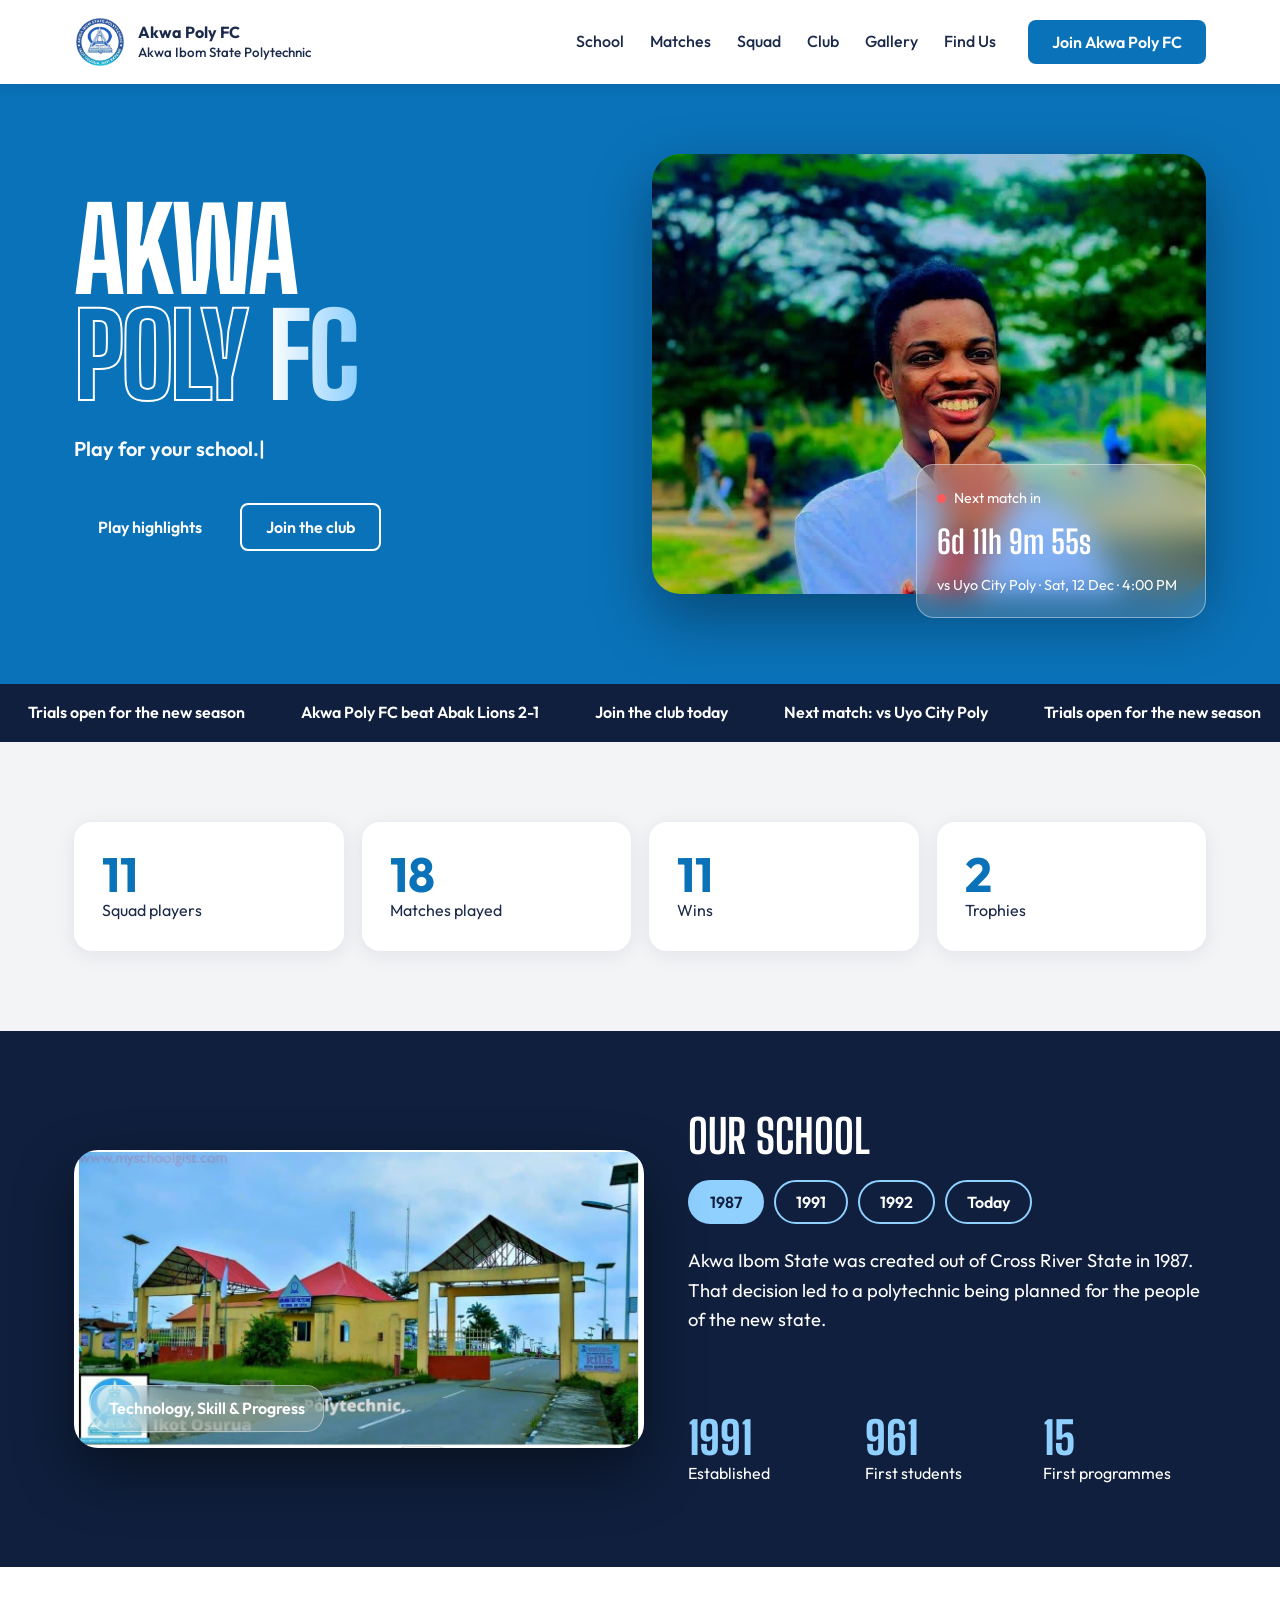
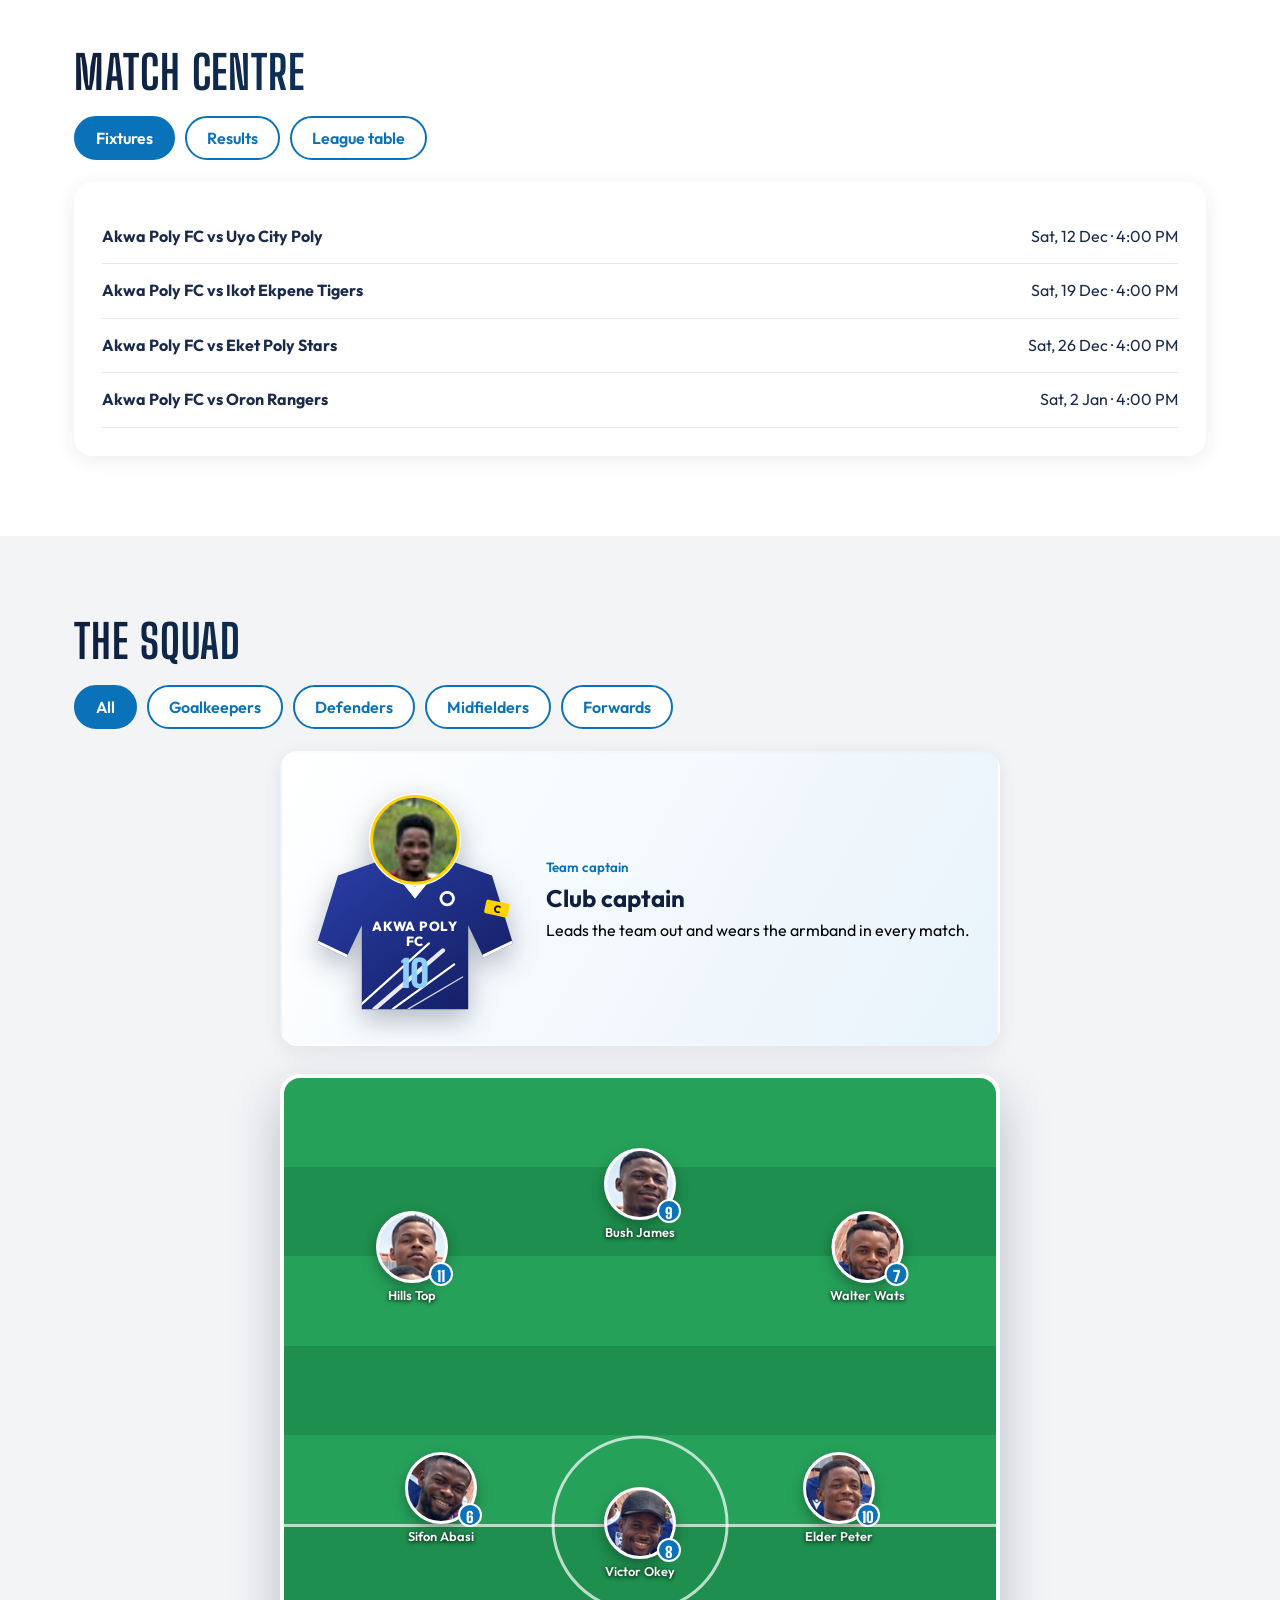
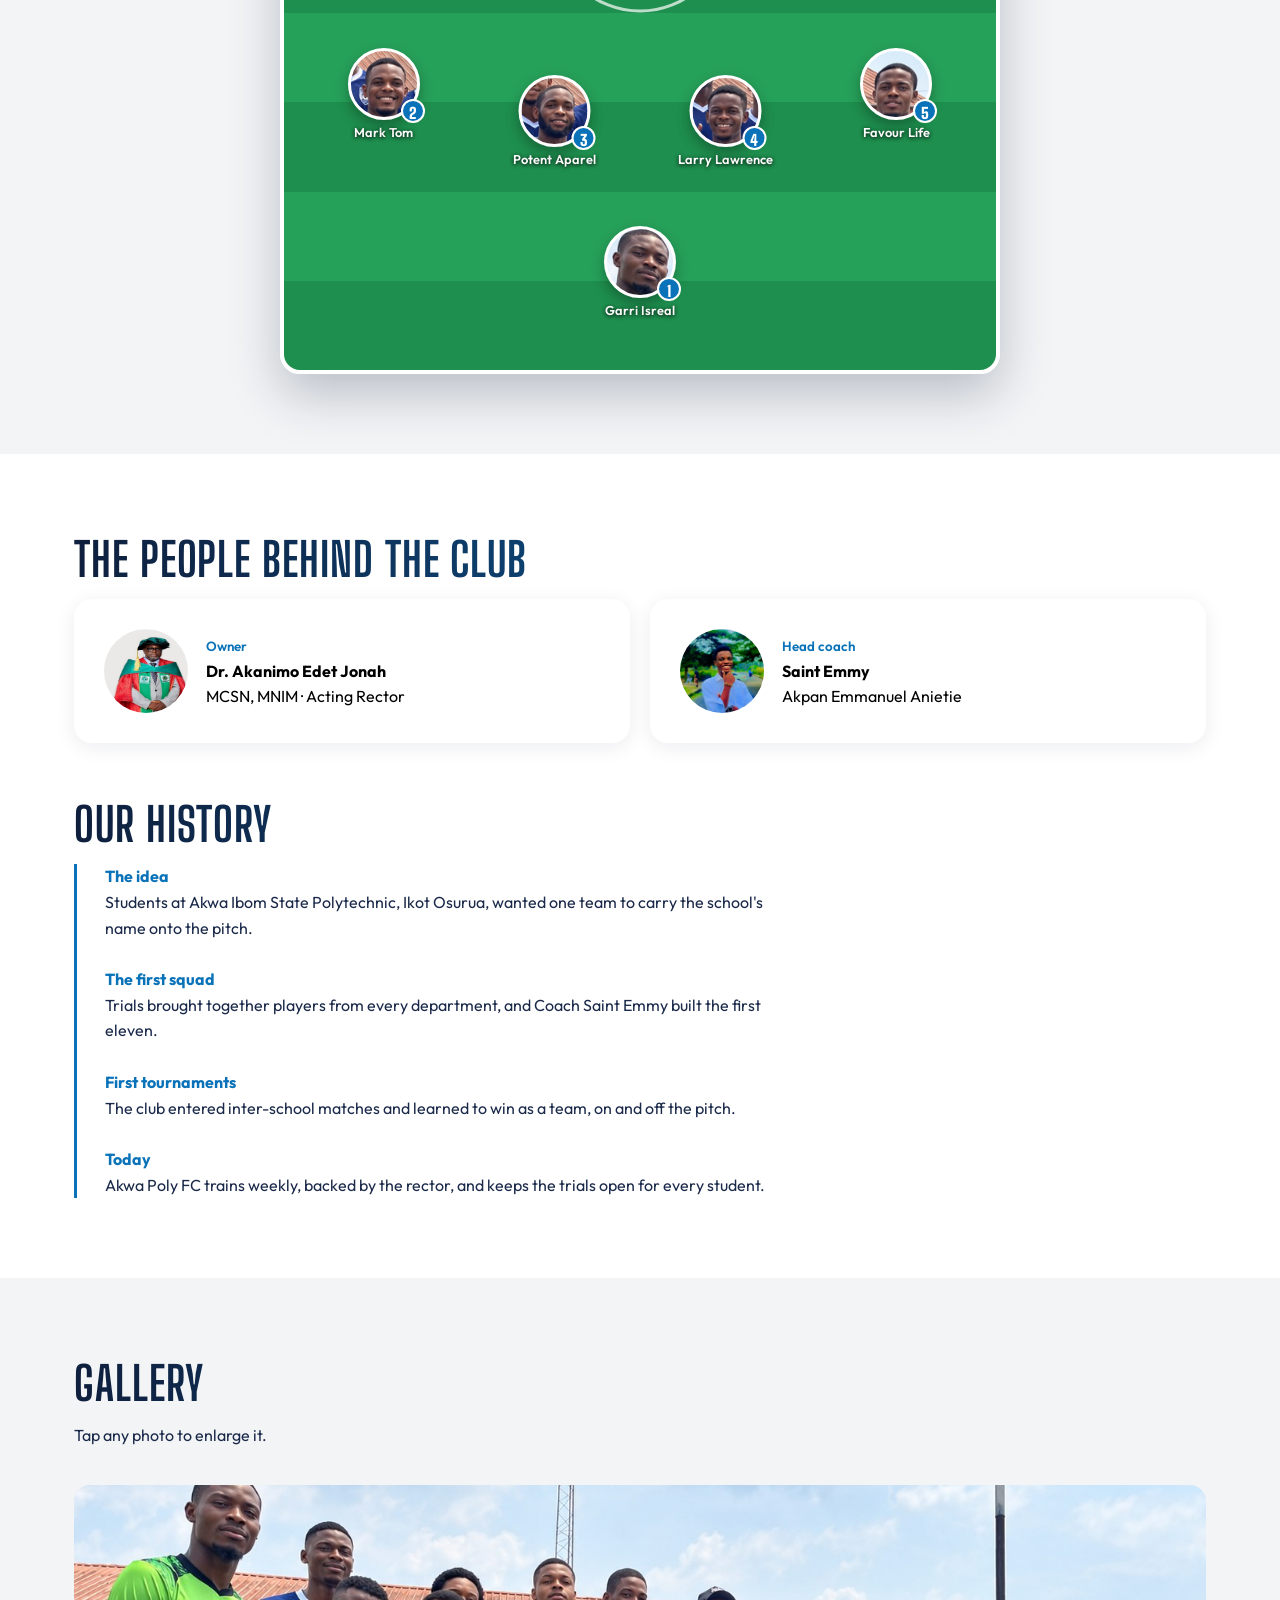
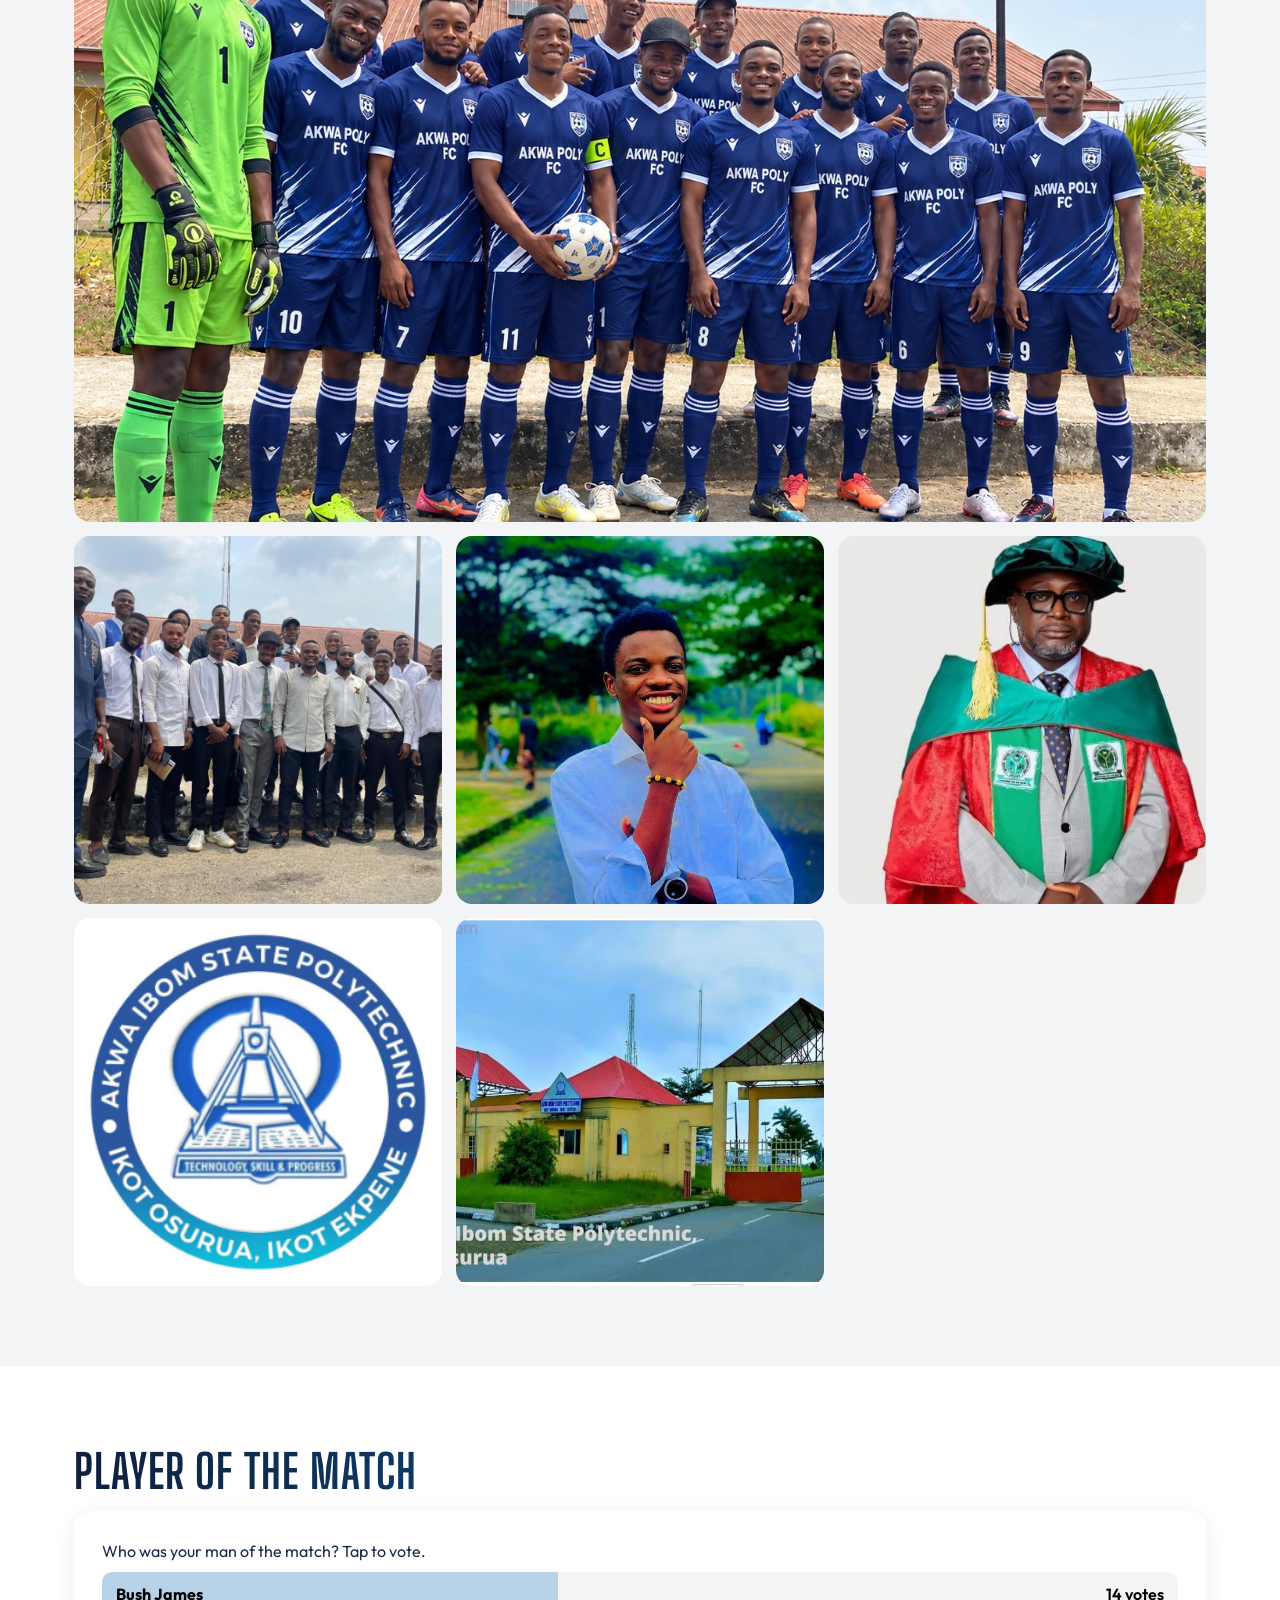
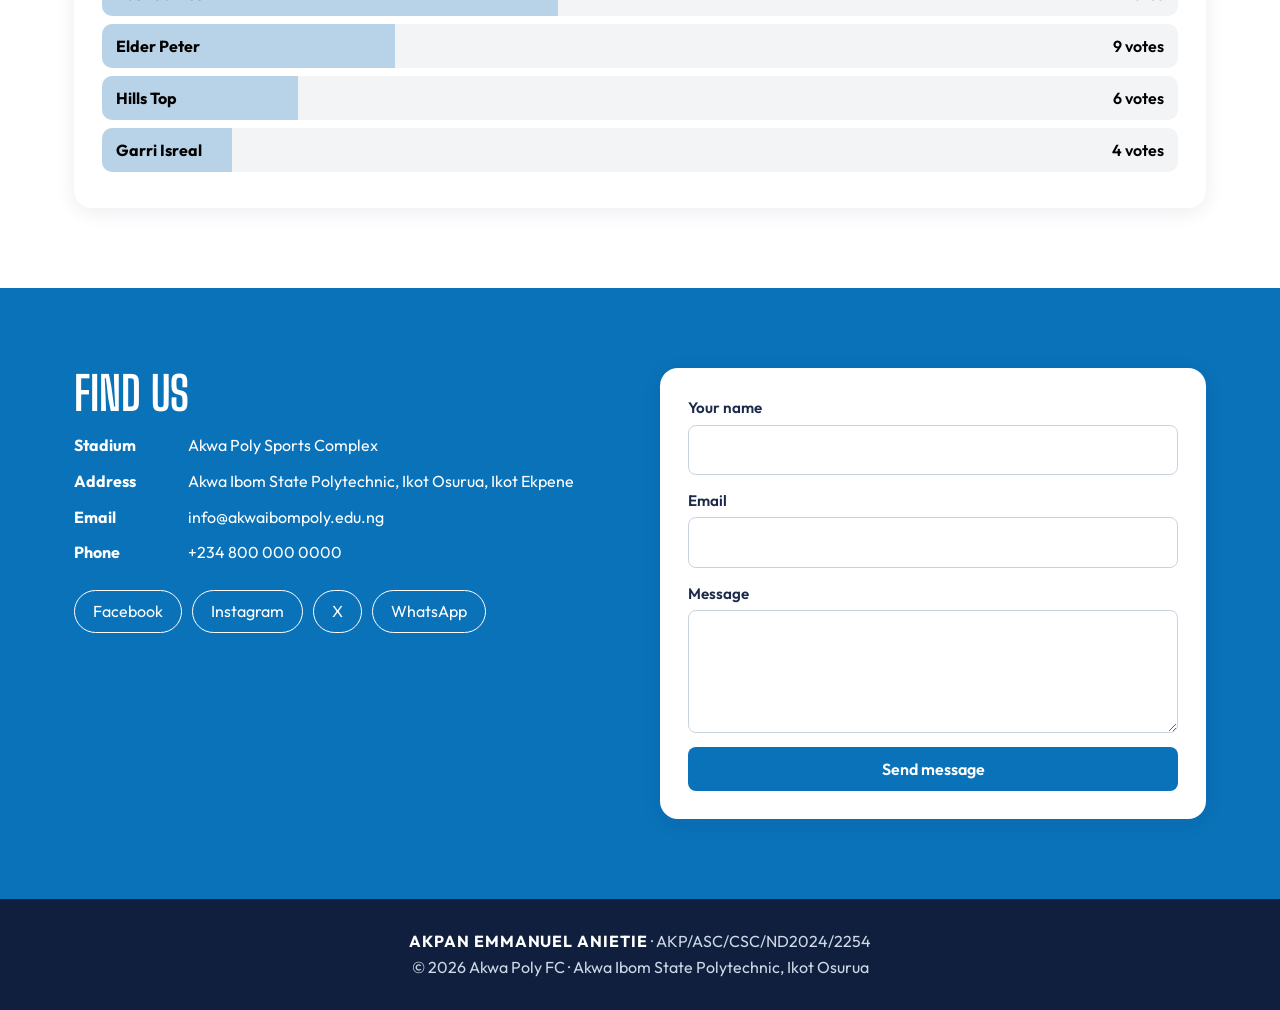
==== index.html @ 36c7c168 "Add files via upload initial upload" ====
<!DOCTYPE html>
<html lang="en"><head>
<meta charset="utf-8"><meta name="viewport" content="width=device-width,initial-scale=1">
<title>Akwa Poly FC</title>
<link href="https://fonts.googleapis.com/css2?family=Big+Shoulders+Display:wght@800;900&family=Outfit:wght@400;500;600;700&display=swap" rel="stylesheet">
<link rel="stylesheet" href="style.css">
</head><body>
<header><div class="wrap">
  <a class="brand" href="#top"><!-- replace with <img src="photos/logo.png" width="48" alt="Akwa Poly logo"> --><img class="logo" src="photos/logo.png" alt="Akwa Poly logo"><span>Akwa Poly FC<br><small style="font-weight:500">Akwa Ibom State Polytechnic</small></span></a>
  <nav id="nav"><a href="#school">School</a><a href="#matches">Matches</a><a href="#squad">Squad</a><a href="#club">Club</a><a href="#gallery">Gallery</a><a href="#find">Find Us</a></nav><button class="burger" id="burger" aria-label="Menu">&#9776;</button>
  <a class="btn" href="join.html">Join Akwa Poly FC</a>
</div></header>

<div id="bar"></div>
<main id="top">
<section class="hero"><div class="wrap">
  <div>
    <h1>Akwa<br><span class="out">Poly</span> <span class="shine">FC</span></h1>
    <p class="type"><span id="typed"></span><i>|</i></p>
    <div class="cta"><button class="btn" data-dlg="highlights">Play highlights</button><a class="btn ghost" href="join.html">Join the club</a></div>
  </div>
  <div class="visual">
    <div class="player" id="tilt"><img src="photos/coach.jpg" alt="Coach Saint Emmy"></div>
    <div class="glass">
      <span class="live"><i></i>Next match in</span>
      <div class="row" id="count">--</div>
      <div id="nextm" class="small"></div>
    </div>
  </div>
</div></section>

<div class="marquee" aria-label="Club news"><div id="mq"></div></div>

<section class="stats"><div class="wrap">
  <div class="grid4">
    <div class="card stat reveal"><b data-count="11">0</b>Squad players</div>
    <div class="card stat reveal"><b data-count="18">0</b>Matches played</div>
    <div class="card stat reveal"><b data-count="11">0</b>Wins</div>
    <div class="card stat reveal"><b data-count="2">0</b>Trophies</div>
  </div>
</div></section>

<section id="school" class="school"><div class="wrap">
  <div class="sphoto reveal"><img src="photos/polytechnic.jpg" alt="Main gate of Akwa Ibom State Polytechnic, Ikot Osurua"><div class="glass">Technology, Skill &amp; Progress</div></div>
  <div class="reveal">
    <h2>Our school</h2>
    <div class="tabs" id="stabs"><button class="on" data-s="0">1987</button><button data-s="1">1991</button><button data-s="2">1992</button><button data-s="3">Today</button></div>
    <p class="sbody" id="sbody"></p>
    <div class="facts"><div><b>1991</b>Established</div><div><b>961</b>First students</div><div><b>15</b>First programmes</div></div>
  </div>
</div></section>

<section id="matches"><div class="wrap">
  <h2 class="gtext reveal">Match centre</h2>
  <div class="tabs" id="tabs"><button class="on" data-t="fix">Fixtures</button><button data-t="res">Results</button><button data-t="tab">League table</button></div>
  <div class="card" id="tabbody"></div>
</div></section>

<section id="squad" class="alt"><div class="wrap">
  <h2 class="gtext reveal">The squad</h2>
  <div class="tabs" id="pos"><button class="on" data-p="ALL">All</button><button data-p="GK">Goalkeepers</button><button data-p="DEF">Defenders</button><button data-p="MID">Midfielders</button><button data-p="FWD">Forwards</button></div>
  <button class="card cap reveal" data-dlg="captain" aria-label="Team captain">
    <svg class="kit" viewBox="0 0 300 336" role="img" aria-label="Akwa Poly FC captain in the navy home jersey">
      <defs>
        <clipPath id="bd"><path id="bp" d="M105 112 L40 135 L10 232 L52 252 L74 206 L74 326 L226 326 L226 206 L248 252 L290 232 L260 135 L195 112 L150 168 Z"/></clipPath>
        <clipPath id="fc"><circle cx="150" cy="84" r="62"/></clipPath>
        <linearGradient id="jg" x1="0" y1="0" x2="1" y2="1"><stop offset="0" stop-color="#2a3fa8"/><stop offset="1" stop-color="#121c5e"/></linearGradient>
      </defs>
      <use href="#bp" fill="url(#jg)"/>
      <g clip-path="url(#bd)" stroke="#fff" fill="none" stroke-linecap="round">
        <path d="M70 322 L170 232" stroke-width="3"/><path d="M92 326 L190 242" stroke-width="6" opacity=".9"/><path d="M118 326 L206 262" stroke-width="3"/><path d="M140 326 L218 280" stroke-width="2" opacity=".8"/>
        <path d="M10 232 L52 252" stroke-width="8"/><path d="M290 232 L248 252" stroke-width="8"/>
      </g>
      <polygon points="105,112 150,168 195,112 186,105 150,152 114,105" fill="#fff"/>
      <circle cx="196" cy="168" r="11" fill="#fff"/><circle cx="196" cy="168" r="7" fill="#1a2a7a"/>
      <text x="150" y="214" text-anchor="middle" font-family="Outfit,Arial,sans-serif" font-weight="800" font-size="19" fill="#fff" letter-spacing="1">AKWA POLY</text>
      <text x="150" y="236" text-anchor="middle" font-family="Outfit,Arial,sans-serif" font-weight="800" font-size="19" fill="#fff">FC</text>
      <text x="150" y="296" text-anchor="middle" font-family="'Big Shoulders Display',Impact,sans-serif" font-weight="900" font-size="54" fill="#8fd0ff">10</text>
      <g transform="rotate(12 266 182)"><rect x="250" y="172" width="34" height="20" rx="3" fill="#ffd400"/><text x="267" y="188" text-anchor="middle" font-family="Outfit,Arial,sans-serif" font-weight="800" font-size="15" fill="#111">C</text></g>
      <circle cx="150" cy="84" r="66" fill="#fff"/>
      <image href="photos/captain.jpg" x="86" y="20" width="128" height="128" clip-path="url(#fc)" preserveAspectRatio="xMidYMid slice"/>
      <circle cx="150" cy="84" r="62" fill="none" stroke="#ffd400" stroke-width="4"/>
    </svg>
    <span><small>Team captain</small><br><b>Club captain</b><br>Leads the team out and wears the armband in every match.</span>
  </button>
  <div class="pitch" id="players"></div>
</div></section>

<section id="club"><div class="wrap">
  <h2 class="gtext reveal">The people behind the club</h2>
  <div class="people">
    <button class="card person reveal" data-dlg="owner"><img class="avatar" src="photos/rector.jpg" alt="Dr. Akanimo Edet Jonah"><span><small>Owner</small><br><b>Dr. Akanimo Edet Jonah</b><br>MCSN, MNIM &middot; Acting Rector</span></button>
    <button class="card person reveal" data-dlg="coach"><img class="avatar" src="photos/coach.jpg" alt="Coach Saint Emmy"><span><small>Head coach</small><br><b>Saint Emmy</b><br>Akpan Emmanuel Anietie</span></button>
  </div>
  <h2 id="history" class="gtext reveal">Our history</h2>
  <div class="timeline reveal">
    <div><b>The idea</b><br>Students at Akwa Ibom State Polytechnic, Ikot Osurua, wanted one team to carry the school's name onto the pitch.</div>
    <div><b>The first squad</b><br>Trials brought together players from every department, and Coach Saint Emmy built the first eleven.</div>
    <div><b>First tournaments</b><br>The club entered inter-school matches and learned to win as a team, on and off the pitch.</div>
    <div><b>Today</b><br>Akwa Poly FC trains weekly, backed by the rector, and keeps the trials open for every student.</div>
  </div>
</div></section>

<section id="gallery" class="alt"><div class="wrap">
  <h2 class="gtext reveal">Gallery</h2>
  <p class="lead">Tap any photo to enlarge it.</p>
  <div class="gal">
    <img src="photos/team-portrait.jpg" alt="The Akwa Poly FC squad in their navy kit"><img src="photos/coursemates.jpg" alt="Course mates together">
    <img src="photos/coach.jpg" alt="Coach Saint Emmy"><img src="photos/rector.jpg" alt="Dr. Akanimo Edet Jonah"><img src="photos/logo.png" alt="Akwa Poly logo">
    <img src="photos/polytechnic.jpg" alt="Akwa Ibom State Polytechnic main gate">
  </div>
</div></section>

<section id="vote"><div class="wrap">
  <h2 class="gtext reveal">Player of the match</h2>
  <div class="card" id="poll"></div>
</div></section>

<section id="find" class="find"><div class="wrap">
  <div class="reveal">
    <h2>Find us</h2>
    <dl><dt>Stadium</dt><dd>Akwa Poly Sports Complex</dd><dt>Address</dt><dd>Akwa Ibom State Polytechnic, Ikot Osurua, Ikot Ekpene</dd><dt>Email</dt><dd>info@akwaibompoly.edu.ng</dd><dt>Phone</dt><dd>+234 800 000 0000</dd></dl>
    <div class="pills"><a href="#">Facebook</a><a href="#">Instagram</a><a href="#">X</a><a href="#">WhatsApp</a></div>
  </div>
  <form class="card reveal" id="contact">
    <label>Your name<input required></label>
    <label>Email<input type="email" required></label>
    <label>Message<textarea rows="4" required></textarea></label>
    <button class="btn">Send message</button>
    <div class="msg" id="sent">Message sent. We will reply soon.</div>
  </form>
</div></section>
</main>
<footer><b>AKPAN EMMANUEL ANIETIE</b> &middot; AKP/ASC/CSC/ND2024/2254<br>&copy; <span id="yr"></span> Akwa Poly FC &middot; Akwa Ibom State Polytechnic, Ikot Osurua</footer>
<dialog id="dlg"><img id="di" alt=""><h3 id="dt"></h3><p id="dp"></p><button class="btn" id="close">Close</button></dialog>
<script src="script.js"></script>
</body></html>
---- style.css ----
:root{--blue:#0a72b8;--blue-d:#085a93;--navy:#0f1f3d;--ink:#1b2a4a;--mist:#f3f4f6;--sky:#8fd0ff}
*{box-sizing:border-box;margin:0}
html{scroll-behavior:smooth;scroll-padding-top:90px}
body{font-family:'Outfit',system-ui,sans-serif;color:var(--ink);background:#fff;line-height:1.6}
a{color:inherit;text-decoration:none}
.wrap{max-width:1180px;margin:0 auto;padding:0 24px}
:focus-visible{outline:3px solid var(--sky);outline-offset:2px}
header{position:sticky;top:0;z-index:20;background:#fff;box-shadow:0 2px 12px rgba(15,31,61,.12)}
header .wrap{display:flex;align-items:center;gap:32px;height:84px}
.brand{display:flex;align-items:center;gap:12px;font-weight:700;color:var(--ink);line-height:1.2}
.logo{width:52px;height:52px;border-radius:50%;object-fit:cover}
nav{display:flex;gap:26px;margin-left:auto;font-weight:500}
nav a:hover{color:var(--blue)}
.btn{display:inline-block;background:var(--blue);color:#fff;font:600 1rem 'Outfit',sans-serif;padding:12px 24px;border:0;border-radius:8px;cursor:pointer;transition:background .2s,transform .2s}
.btn:hover{background:var(--blue-d);transform:translateY(-2px)}
.btn.ghost{background:transparent;border:2px solid #fff}
.btn.ghost:hover{background:rgba(255,255,255,.15)}
.hero{background:var(--blue);color:#fff;padding:70px 0 90px;overflow:hidden}
.hero .wrap{display:grid;grid-template-columns:1.25fr 1fr;gap:20px;align-items:center}
h1,h2,.fancy{font-family:'Big Shoulders Display',Impact,sans-serif;text-transform:uppercase}h1{font-size:clamp(3.2rem,9vw,7.2rem);line-height:.92;font-weight:800;letter-spacing:-.03em;position:relative;z-index:2}
.out{color:transparent;-webkit-text-stroke:2px #fff}
.hero p{max-width:34ch;margin:24px 0 30px;font-size:1.25rem}
.hero .cta{display:flex;gap:14px;flex-wrap:wrap}
.visual{position:relative;min-height:440px}
.player{position:absolute;inset:0 0 0 -60px;border-radius:28px;background:linear-gradient(160deg,#0d86d6,#06406b);display:grid;place-items:center;text-align:center;padding:20px;color:var(--sky);font-weight:500}
.glass{position:absolute;right:0;bottom:-24px;width:290px;padding:20px;border-radius:18px;background:rgba(255,255,255,.16);border:1px solid rgba(255,255,255,.4);backdrop-filter:blur(14px);-webkit-backdrop-filter:blur(14px)}
.glass .row{display:flex;justify-content:space-between;align-items:center;font-weight:700;font-size:1.15rem;margin:6px 0}
.live{display:inline-flex;gap:8px;align-items:center;font-size:.9rem}
.live i{width:9px;height:9px;border-radius:50%;background:#ff5a5a;animation:pulse 1.4s infinite}
@keyframes pulse{50%{opacity:.25}}
.marquee{background:var(--navy);color:#fff;overflow:hidden;white-space:nowrap;padding:16px 0;font-weight:600}
.marquee div{display:inline-block;animation:slide 28s linear infinite}
.marquee:hover div{animation-play-state:paused}
.marquee span{margin:0 28px}
@keyframes slide{to{transform:translateX(-50%)}}
section{padding:80px 0}
h2{font-size:clamp(2rem,4vw,2.9rem);line-height:1.1;margin-bottom:14px;color:var(--navy)}
.lead{max-width:60ch;margin-bottom:36px}
.stats{background:var(--mist)}
.grid4{display:grid;grid-template-columns:repeat(4,1fr);gap:18px}
.card{background:#fff;border-radius:18px;padding:28px;box-shadow:0 4px 20px rgba(15,31,61,.08)}
.stat b{display:block;font-size:3rem;line-height:1;color:var(--blue)}
.people{display:grid;grid-template-columns:1fr 1fr;gap:20px;margin-bottom:56px}
.person{text-align:left;font:inherit;border:2px solid transparent;cursor:pointer;display:flex;gap:18px;align-items:center;transition:border-color .2s,transform .2s}
.person:hover{border-color:var(--blue);transform:translateY(-3px)}
.avatar{flex:none;width:84px;height:84px;border-radius:50%;background:var(--mist);display:grid;place-items:center;font-size:.75rem;text-align:center;color:var(--blue)}
.person small{color:var(--blue);font-weight:600}
.timeline{border-left:3px solid var(--blue);padding-left:28px;display:grid;gap:26px;max-width:720px}
.timeline b{color:var(--blue)}
.find{background:var(--blue);color:#fff}
.find h2{color:#fff}
.find .wrap{display:grid;grid-template-columns:1fr 1fr;gap:40px}
.find dl{display:grid;grid-template-columns:100px 1fr;gap:10px 14px}
.find dt{font-weight:700}
.pills{display:flex;gap:10px;flex-wrap:wrap;margin-top:24px}
.pills a{padding:8px 18px;border-radius:99px;border:1px solid #fff}
.pills a:hover{background:#fff;color:var(--blue)}
form{display:grid;gap:14px}
label{display:grid;gap:4px;font-weight:600;font-size:.95rem}
input,select,textarea{font:inherit;padding:12px 14px;border:1.5px solid #c9d3e0;border-radius:8px;color:var(--ink)}
.find .card{color:var(--ink)}
.msg{display:none;padding:16px;border-radius:10px;background:#e3f4ea;color:#14532d;font-weight:600}
footer{background:var(--navy);color:#cfd8e6;padding:30px 0;text-align:center}
dialog{border:0;border-radius:18px;padding:32px;max-width:460px;width:90%;margin:auto;box-shadow:0 20px 60px rgba(0,0,0,.35)}
dialog::backdrop{background:rgba(15,31,61,.6);backdrop-filter:blur(6px)}
dialog h3{color:var(--navy);font-size:1.6rem}
dialog .btn{margin-top:20px}
.reveal{opacity:0;transform:translateY(28px);transition:opacity .7s,transform .7s}
.reveal.in{opacity:1;transform:none}
.joinbox{max-width:560px;margin:60px auto}
.done{display:none;text-align:center}
.done .tick{width:72px;height:72px;margin:0 auto 14px;border-radius:50%;background:var(--blue);color:#fff;display:grid;place-items:center;font-size:2rem}
@media(max-width:860px){nav{display:none}header .btn{margin-left:auto}.hero .wrap,.find .wrap,.people{grid-template-columns:1fr}.grid4{grid-template-columns:1fr 1fr}.visual{min-height:340px}.player{inset:0}.glass{right:10px}}
@media(prefers-reduced-motion:reduce){*{animation:none!important;transition:none!important}.reveal{opacity:1;transform:none}}
.shine{background:linear-gradient(90deg,#fff,var(--sky),#fff);background-size:200%;-webkit-background-clip:text;background-clip:text;color:transparent;animation:shine 3.5s linear infinite}
@keyframes shine{to{background-position:-200%}}
.gtext{background:linear-gradient(90deg,var(--navy),var(--blue),var(--navy));background-size:200%;-webkit-background-clip:text;background-clip:text;color:transparent;animation:shine 6s linear infinite;letter-spacing:.02em}
.type{font-size:1.4rem;font-weight:600;min-height:2em}.type i{animation:pulse 1s infinite;font-style:normal}
.player{padding:0;overflow:hidden;transition:transform .15s;box-shadow:0 24px 60px rgba(0,0,0,.35)}
.player img{width:100%;height:100%;object-fit:cover}
.glass .row{font-size:2rem;font-family:'Big Shoulders Display',sans-serif}.small{font-size:.9rem}
#bar{position:fixed;top:0;left:0;height:4px;width:0;background:var(--sky);z-index:50}
.burger{display:none;margin-left:auto;font-size:1.6rem;background:none;border:0;cursor:pointer;color:var(--navy)}
.alt{background:var(--mist)}
.tabs{display:flex;gap:10px;flex-wrap:wrap;margin:18px 0 22px}
.tabs button{font:600 1rem 'Outfit',sans-serif;padding:10px 20px;border-radius:99px;border:2px solid var(--blue);background:#fff;color:var(--blue);cursor:pointer;transition:.2s}
.tabs .on,.tabs button:hover{background:var(--blue);color:#fff}
table{width:100%;border-collapse:collapse}td,th{padding:12px;text-align:left;border-bottom:1px solid #e3e8ef}
.mrow{display:flex;justify-content:space-between;gap:12px;padding:14px 0;border-bottom:1px solid #e3e8ef;flex-wrap:wrap}
.pc{text-align:center;cursor:pointer;transition:transform .25s}.pc:hover{transform:translateY(-6px) rotate(-1deg)}
.pc .no{display:grid;place-items:center;width:70px;height:70px;margin:0 auto 10px;border-radius:50%;background:var(--blue);color:#fff;font:900 2rem 'Big Shoulders Display',sans-serif}
.gal{display:grid;grid-template-columns:repeat(3,1fr);gap:14px}
.gal img,.slot{width:100%;aspect-ratio:1;object-fit:cover;border-radius:16px;cursor:zoom-in;transition:transform .3s}
.gal img:hover{transform:scale(1.04)}
.slot{display:grid;place-items:center;border:2px dashed var(--blue);color:var(--blue);cursor:default}
#di{width:100%;max-height:50vh;object-fit:cover;border-radius:12px;margin-bottom:14px}
.vb{display:block;width:100%;text-align:left;margin:8px 0;padding:12px 14px;border:0;border-radius:10px;background:var(--mist);position:relative;overflow:hidden;font:600 1rem 'Outfit',sans-serif;cursor:pointer}
.vb i{position:absolute;inset:0 auto 0 0;background:rgba(10,114,184,.25);width:0;transition:width .6s}
.vb span{position:relative;display:flex;justify-content:space-between}
footer b{color:#fff;letter-spacing:.06em}
@media(max-width:860px){.burger{display:block;margin-left:auto}header .btn{display:none}nav.open{display:flex;flex-direction:column;position:absolute;top:84px;left:0;right:0;background:#fff;padding:20px 24px;box-shadow:0 12px 20px rgba(0,0,0,.12)}.gal{grid-template-columns:1fr 1fr}}
.school{background:var(--navy);color:#fff}.school h2{color:#fff}
.school .wrap{display:grid;grid-template-columns:1.1fr 1fr;gap:44px;align-items:center}
.sphoto{position:relative;border-radius:24px;overflow:hidden;box-shadow:0 24px 60px rgba(0,0,0,.45)}
.sphoto img{width:100%;display:block;animation:zoom 18s ease-in-out infinite alternate}
@keyframes zoom{to{transform:scale(1.12)}}
.sphoto .glass{left:16px;right:auto;bottom:16px;width:auto;padding:10px 18px;font-weight:600}
.school .tabs button{background:transparent;color:#fff;border-color:var(--sky)}.school .tabs .on,.school .tabs button:hover{background:var(--sky);color:var(--navy)}
.sbody{min-height:150px;font-size:1.15rem;transition:opacity .2s}
.facts{display:grid;grid-template-columns:repeat(3,1fr);gap:14px;margin-top:20px}
.facts b{display:block;font:800 2.8rem/1 'Big Shoulders Display',sans-serif;color:var(--sky)}
.pitch{position:relative;aspect-ratio:4/5;max-width:720px;margin:0 auto;border:4px solid #fff;border-radius:20px;overflow:hidden;background:repeating-linear-gradient(0deg,#1e8f4e 0 10%,#26a15a 10% 20%);box-shadow:0 20px 50px rgba(15,31,61,.25)}
.pitch::before{content:'';position:absolute;left:0;right:0;top:50%;border-top:3px solid rgba(255,255,255,.7)}
.pitch::after{content:'';position:absolute;left:50%;top:50%;width:24%;aspect-ratio:1;border:3px solid rgba(255,255,255,.7);border-radius:50%;transform:translate(-50%,-50%)}
.tk{position:absolute;z-index:2;transform:translate(-50%,-50%);background:none;border:0;color:#fff;cursor:pointer;text-align:center;font:600 .8rem 'Outfit',sans-serif;transition:opacity .3s,transform .25s;animation:drop .6s backwards}
.tk b{display:grid;place-items:center;width:clamp(36px,7vw,56px);aspect-ratio:1;margin:0 auto 4px;border-radius:50%;background:#fff;color:var(--blue);font:900 1.5rem 'Big Shoulders Display',sans-serif;box-shadow:0 6px 14px rgba(0,0,0,.3)}
.tk span{display:block;text-shadow:0 1px 4px #000}
.tk:hover{transform:translate(-50%,-50%) scale(1.18)}.tk.dim{opacity:.25}
@keyframes drop{from{opacity:0;transform:translate(-50%,-10%) scale(.4)}}
@media(max-width:860px){.school .wrap{grid-template-columns:1fr}.tk span{font-size:.62rem}}

/* player photos in the pitch circles */
.tk b{background:#fff center/cover no-repeat;border:3px solid #fff;position:relative;font-size:0}
.tk b em{position:absolute;right:-8px;bottom:-6px;min-width:24px;height:24px;padding:0 4px;border-radius:99px;background:var(--blue);color:#fff;font:900 .95rem/24px 'Big Shoulders Display',sans-serif;font-style:normal;text-align:center;border:2px solid #fff}
.tk b{width:clamp(48px,9vw,72px)}
/* captain card */
.cap{display:flex;gap:26px;align-items:center;width:100%;max-width:720px;margin:0 auto 28px;border:2px solid transparent;font:inherit;text-align:left;cursor:pointer;background:linear-gradient(120deg,#fff,#e8f3fb);transition:transform .2s,border-color .2s}
.cap:hover{transform:translateY(-3px);border-color:var(--blue)}
.cap .kit{flex:none;width:clamp(150px,30vw,210px);height:auto;filter:drop-shadow(0 10px 14px rgba(15,31,61,.3))}
.cap small{color:var(--blue);font-weight:600}.cap b{font-size:1.5rem;color:var(--navy)}
@media(max-width:560px){.cap{flex-direction:column;text-align:center}}
/* team portrait shown wide at the top of the gallery */
.gal img:first-child{grid-column:1/-1;aspect-ratio:16/9;object-position:center 40%}
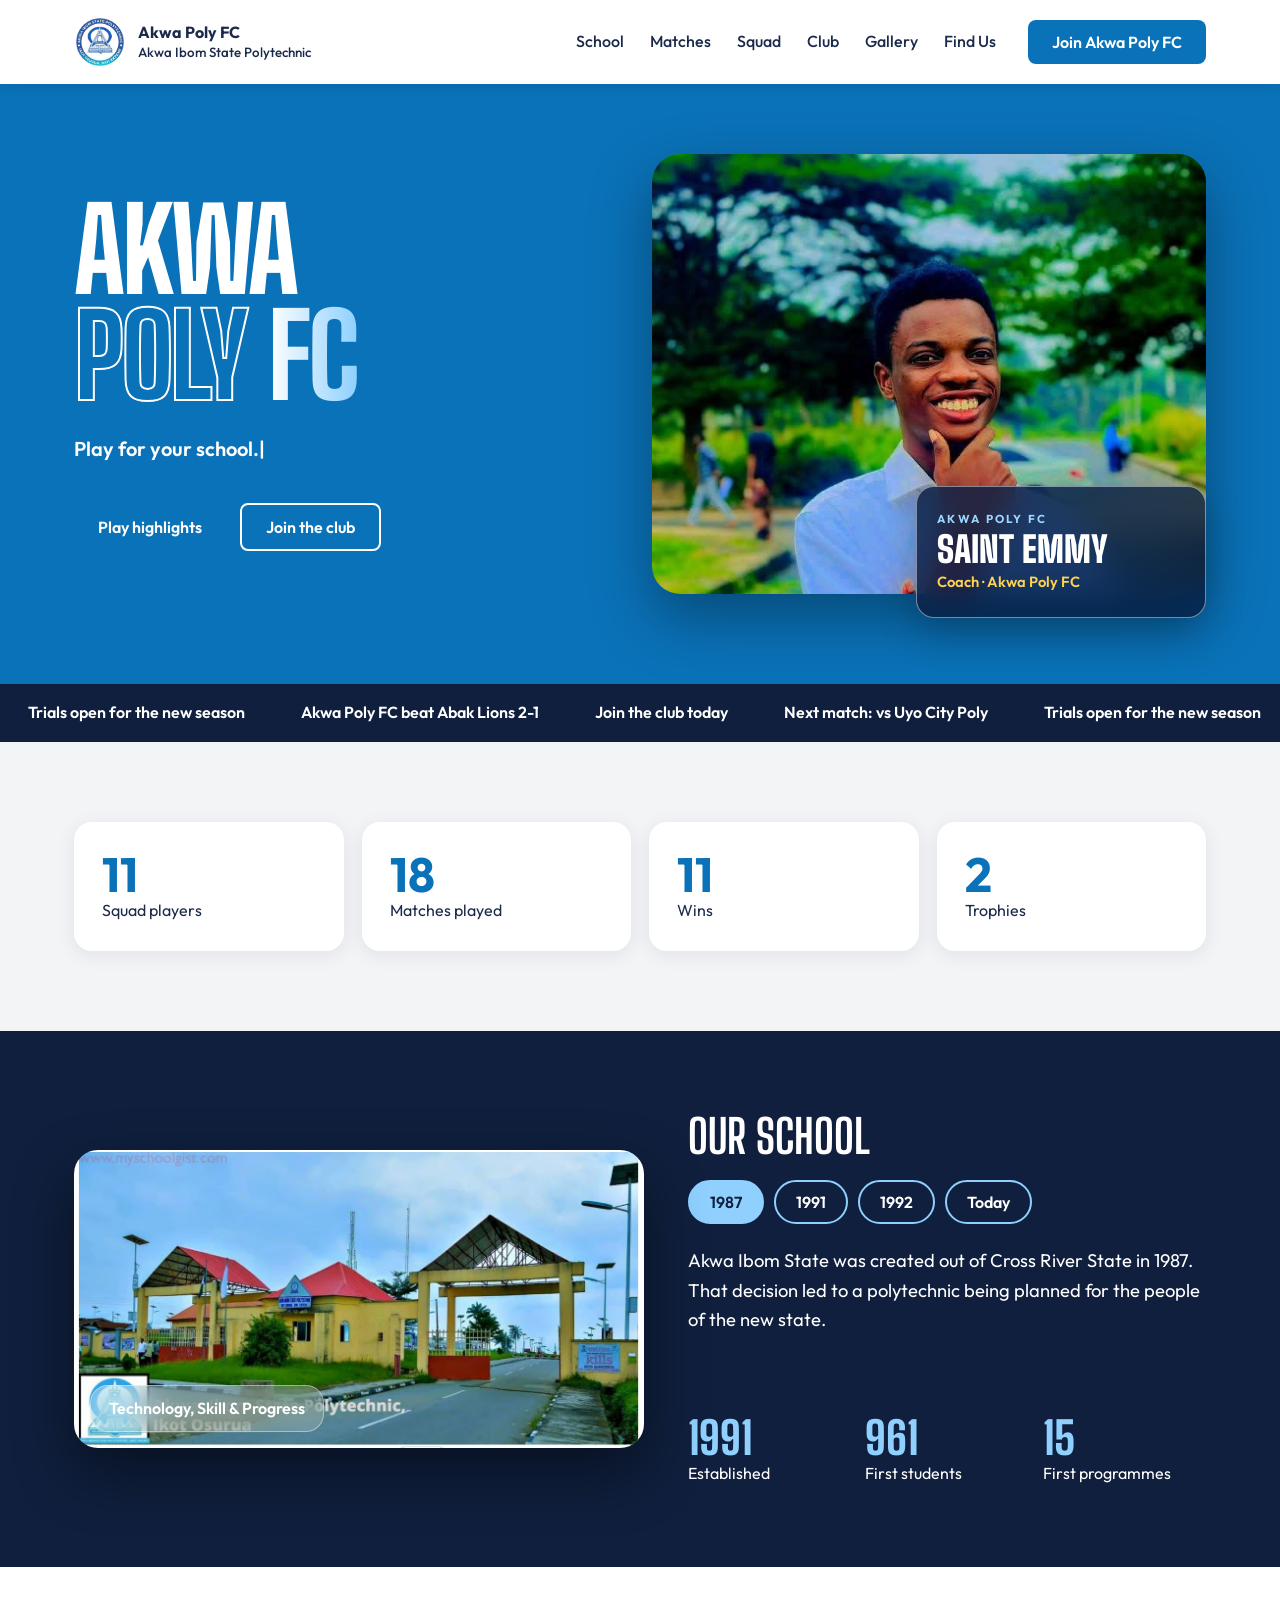
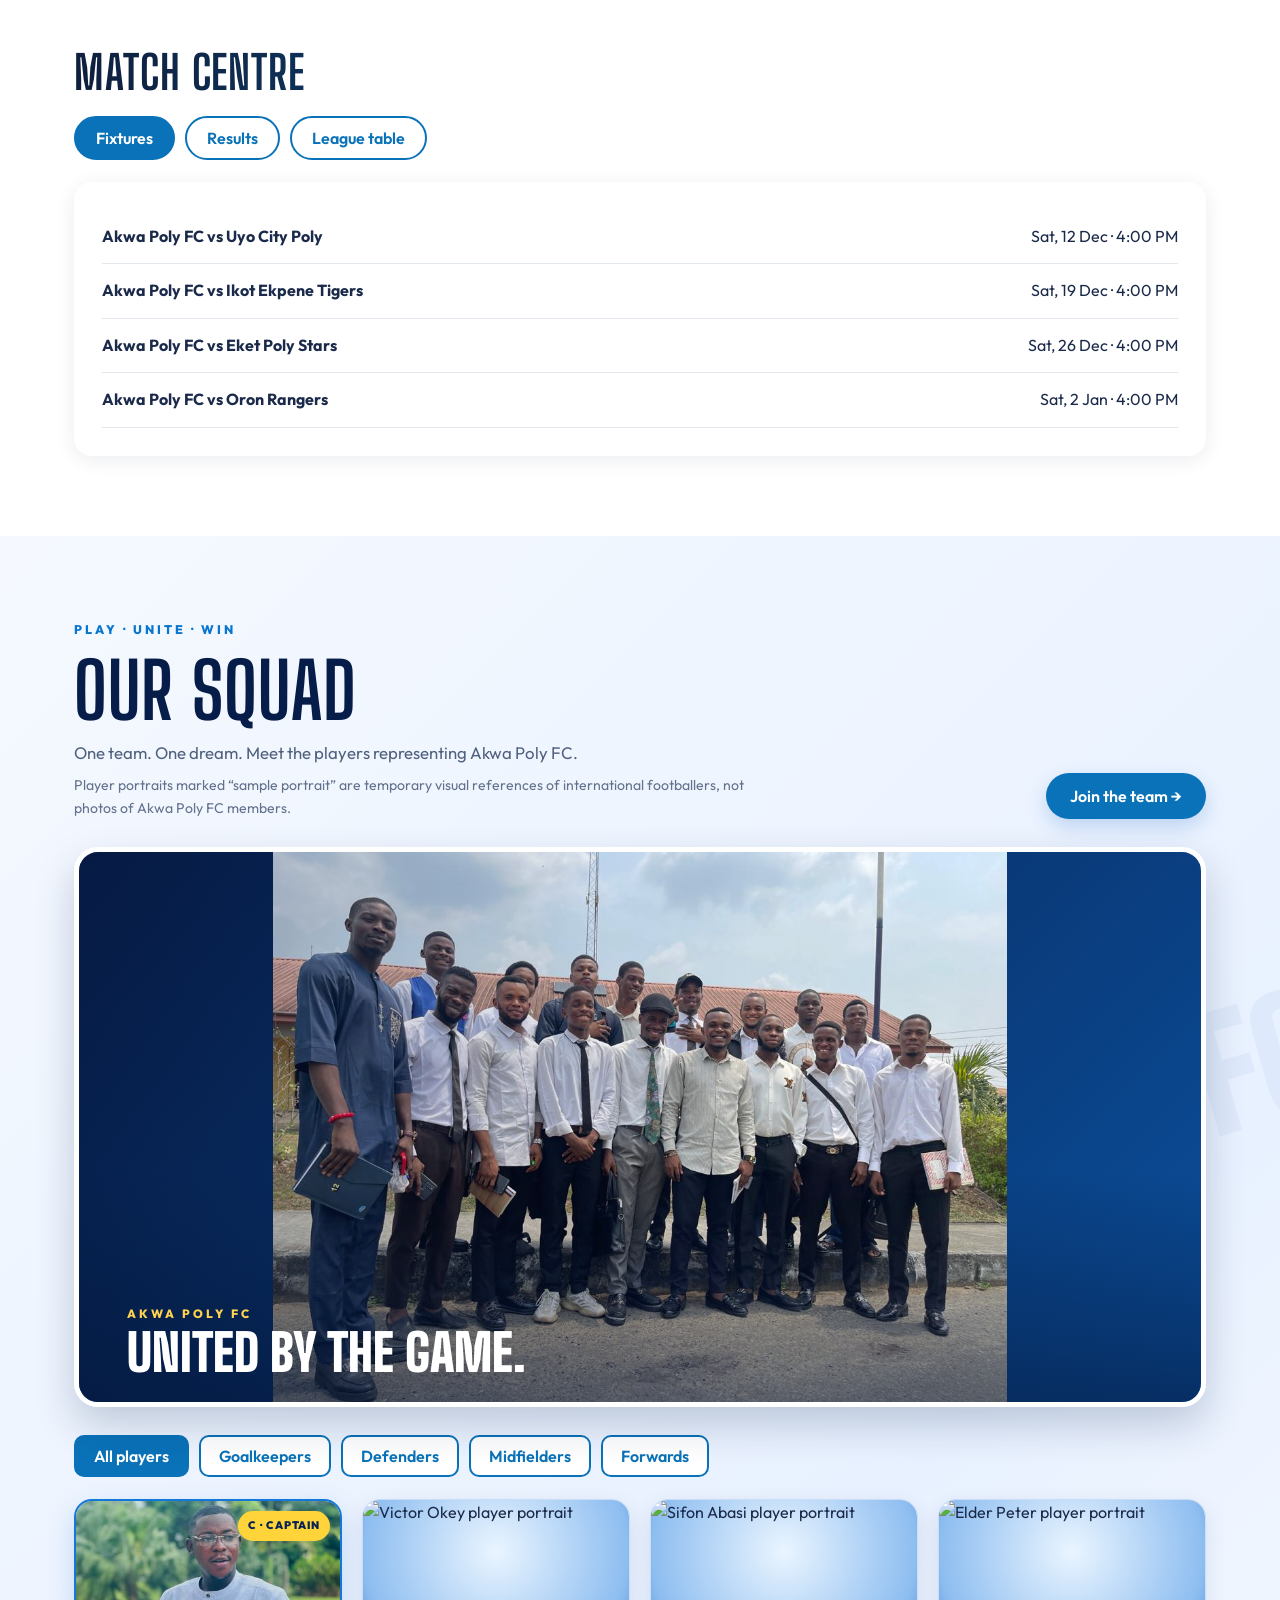
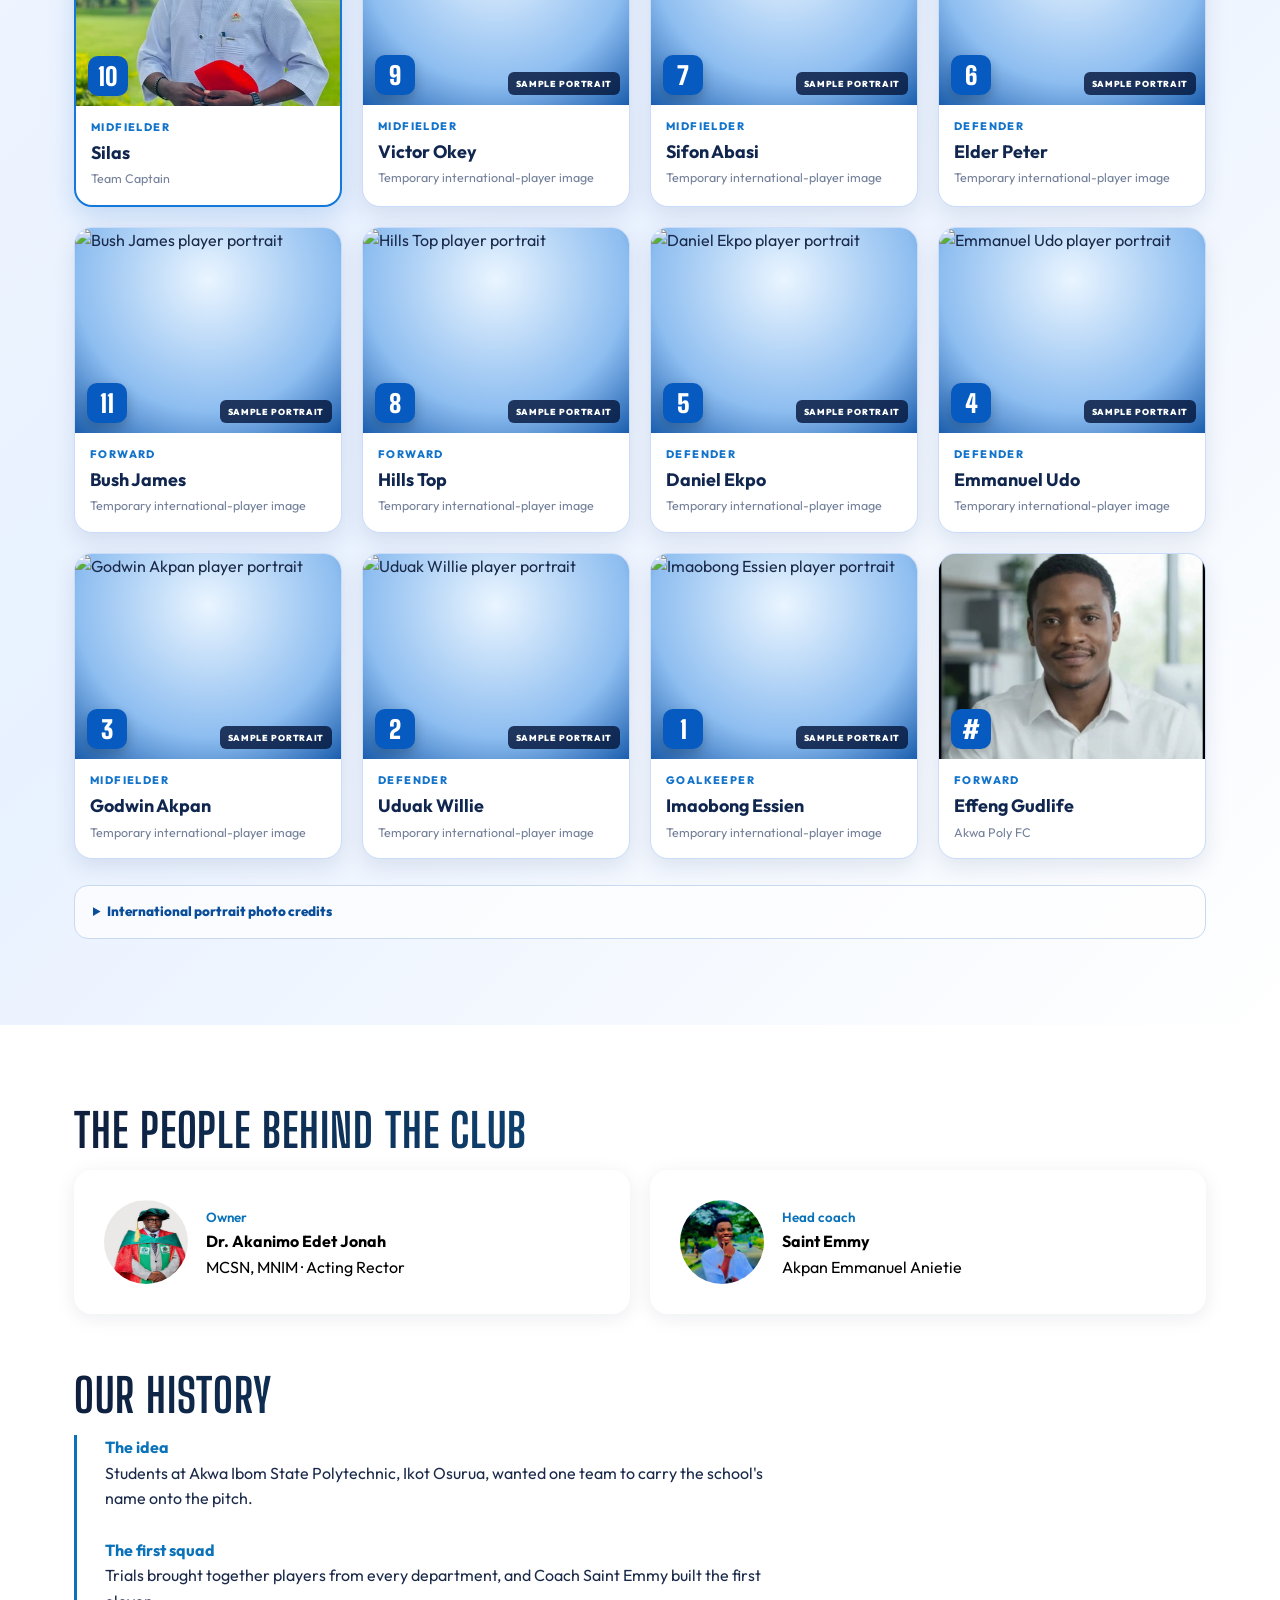
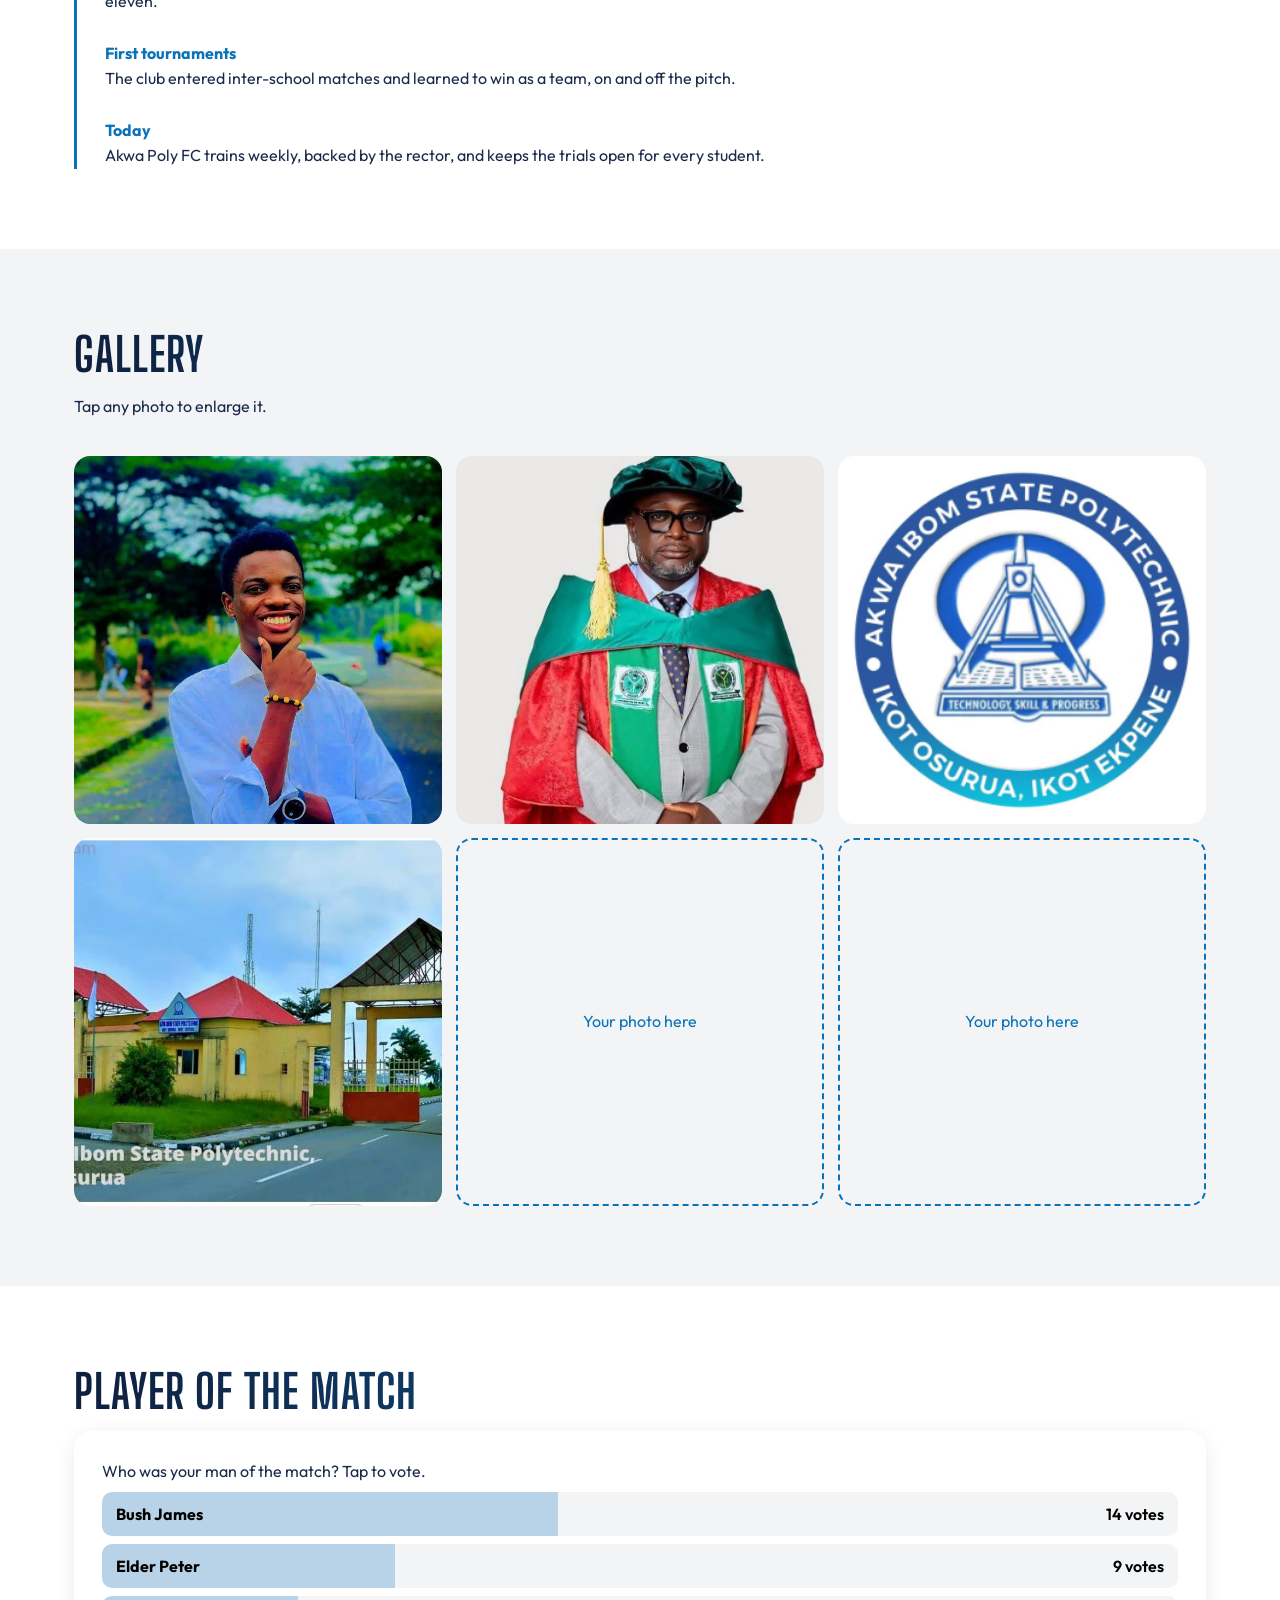
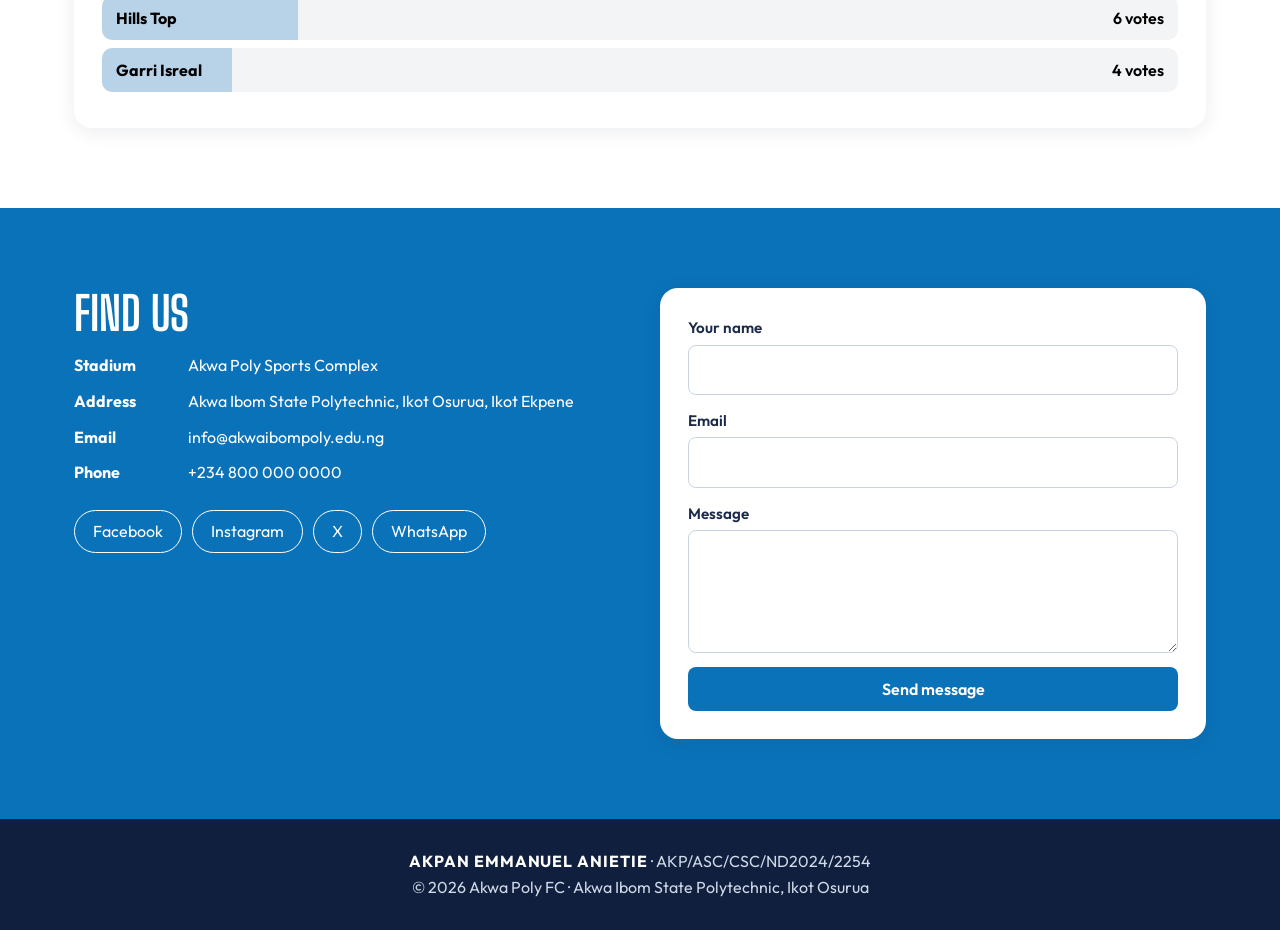
==== commit d9f5b0c0: "Add files via upload" ====
--- a/index.html
+++ b/index.html
@@ -2,6 +2,7 @@
 <html lang="en"><head>
 <meta charset="utf-8"><meta name="viewport" content="width=device-width,initial-scale=1">
 <title>Akwa Poly FC</title>
+<link rel="icon" href="photos/logo.png">
 <link href="https://fonts.googleapis.com/css2?family=Big+Shoulders+Display:wght@800;900&family=Outfit:wght@400;500;600;700&display=swap" rel="stylesheet">
 <link rel="stylesheet" href="style.css">
 </head><body>
@@ -21,10 +22,10 @@
   </div>
   <div class="visual">
     <div class="player" id="tilt"><img src="photos/coach.jpg" alt="Coach Saint Emmy"></div>
-    <div class="glass">
-      <span class="live"><i></i>Next match in</span>
-      <div class="row" id="count">--</div>
-      <div id="nextm" class="small"></div>
+    <div class="glass coach-glass">
+      <span class="coach-kicker">AKWA POLY FC</span>
+      <strong>Saint Emmy</strong>
+      <span class="coach-role">Coach · Akwa Poly FC</span>
     </div>
   </div>
 </div></section>
@@ -56,35 +57,38 @@
   <div class="card" id="tabbody"></div>
 </div></section>
 
-<section id="squad" class="alt"><div class="wrap">
-  <h2 class="gtext reveal">The squad</h2>
-  <div class="tabs" id="pos"><button class="on" data-p="ALL">All</button><button data-p="GK">Goalkeepers</button><button data-p="DEF">Defenders</button><button data-p="MID">Midfielders</button><button data-p="FWD">Forwards</button></div>
-  <button class="card cap reveal" data-dlg="captain" aria-label="Team captain">
-    <svg class="kit" viewBox="0 0 300 336" role="img" aria-label="Akwa Poly FC captain in the navy home jersey">
-      <defs>
-        <clipPath id="bd"><path id="bp" d="M105 112 L40 135 L10 232 L52 252 L74 206 L74 326 L226 326 L226 206 L248 252 L290 232 L260 135 L195 112 L150 168 Z"/></clipPath>
-        <clipPath id="fc"><circle cx="150" cy="84" r="62"/></clipPath>
-        <linearGradient id="jg" x1="0" y1="0" x2="1" y2="1"><stop offset="0" stop-color="#2a3fa8"/><stop offset="1" stop-color="#121c5e"/></linearGradient>
-      </defs>
-      <use href="#bp" fill="url(#jg)"/>
-      <g clip-path="url(#bd)" stroke="#fff" fill="none" stroke-linecap="round">
-        <path d="M70 322 L170 232" stroke-width="3"/><path d="M92 326 L190 242" stroke-width="6" opacity=".9"/><path d="M118 326 L206 262" stroke-width="3"/><path d="M140 326 L218 280" stroke-width="2" opacity=".8"/>
-        <path d="M10 232 L52 252" stroke-width="8"/><path d="M290 232 L248 252" stroke-width="8"/>
-      </g>
-      <polygon points="105,112 150,168 195,112 186,105 150,152 114,105" fill="#fff"/>
-      <circle cx="196" cy="168" r="11" fill="#fff"/><circle cx="196" cy="168" r="7" fill="#1a2a7a"/>
-      <text x="150" y="214" text-anchor="middle" font-family="Outfit,Arial,sans-serif" font-weight="800" font-size="19" fill="#fff" letter-spacing="1">AKWA POLY</text>
-      <text x="150" y="236" text-anchor="middle" font-family="Outfit,Arial,sans-serif" font-weight="800" font-size="19" fill="#fff">FC</text>
-      <text x="150" y="296" text-anchor="middle" font-family="'Big Shoulders Display',Impact,sans-serif" font-weight="900" font-size="54" fill="#8fd0ff">10</text>
-      <g transform="rotate(12 266 182)"><rect x="250" y="172" width="34" height="20" rx="3" fill="#ffd400"/><text x="267" y="188" text-anchor="middle" font-family="Outfit,Arial,sans-serif" font-weight="800" font-size="15" fill="#111">C</text></g>
-      <circle cx="150" cy="84" r="66" fill="#fff"/>
-      <image href="photos/captain.jpg" x="86" y="20" width="128" height="128" clip-path="url(#fc)" preserveAspectRatio="xMidYMid slice"/>
-      <circle cx="150" cy="84" r="62" fill="none" stroke="#ffd400" stroke-width="4"/>
-    </svg>
-    <span><small>Team captain</small><br><b>Club captain</b><br>Leads the team out and wears the armband in every match.</span>
-  </button>
-  <div class="pitch" id="players"></div>
-</div></section>
+<section id="squad" class="squad-section">
+  <div class="wrap">
+    <div class="squad-heading">
+      <div><span class="eyebrow">PLAY · UNITE · WIN</span><h2>Our Squad</h2><p>One team. One dream. Meet the players representing Akwa Poly FC.</p><p class="squad-note">Player portraits marked “sample portrait” are temporary visual references of international footballers, not photos of Akwa Poly FC members.</p></div>
+      <a class="btn squad-cta" href="join.html">Join the team <span aria-hidden="true">→</span></a>
+    </div>
+    <div class="squad-team-photo">
+      <img src="photos/team.jpg" alt="Akwa Poly FC team">
+      <div><span>AKWA POLY FC</span><strong>United by the game.</strong></div>
+    </div>
+    <div class="tabs squad-filters" id="pos">
+      <button class="on" data-p="ALL">All players</button><button data-p="GK">Goalkeepers</button><button data-p="DEF">Defenders</button><button data-p="MID">Midfielders</button><button data-p="FWD">Forwards</button>
+    </div>
+    <div class="squad-grid" id="players"></div>
+    <details class="photo-credits"><summary>International portrait photo credits</summary>
+      <p>Temporary sample portraits are used only to fill the squad layout. They do not imply that these international players belong to Akwa Poly FC or endorse the club.</p>
+      <ul>
+        <li><a href="https://commons.wikimedia.org/wiki/File:Lionel_Messi_20180626.jpg" target="_blank" rel="noopener">Lionel Messi</a> — Кирилл Венедиктов / soccer.ru, CC BY-SA 3.0.</li>
+        <li><a href="https://commons.wikimedia.org/wiki/File:Cristiano_Ronaldo.jpg" target="_blank" rel="noopener">Cristiano Ronaldo</a> — AtilaTheHun, CC BY 2.0.</li>
+        <li><a href="https://commons.wikimedia.org/wiki/File:Neymar.jpg" target="_blank" rel="noopener">Neymar</a> — Sérgio Savarese, CC BY-SA 2.0.</li>
+        <li><a href="https://commons.wikimedia.org/wiki/File:Sadio_Mane_France_v_Senegal_16_June_2026-450.jpg" target="_blank" rel="noopener">Sadio Mané</a> — Bryan Berlin / WikiPortraits, CC BY-SA 4.0.</li>
+        <li><a href="https://commons.wikimedia.org/wiki/File:Mohamed_Salah_Argentina_v_Egypt_7_July_2026-163.jpg" target="_blank" rel="noopener">Mohamed Salah</a> — Bryan Berlin / WikiPortraits, CC BY-SA 4.0.</li>
+        <li><a href="https://commons.wikimedia.org/wiki/File:Vin%C3%ADcius_J%C3%BAnior_Brazil_V_Morocco_13_June_2026-207.jpg" target="_blank" rel="noopener">Vinícius Júnior</a> — Bryan Berlin / WikiPortraits, CC BY-SA 4.0.</li>
+        <li><a href="https://commons.wikimedia.org/wiki/File:Son_Heung-Min.jpg" target="_blank" rel="noopener">Son Heung-min</a> — Crofab, CC BY-SA 3.0.</li>
+        <li><a href="https://commons.wikimedia.org/wiki/File:Harry_Kane_England_v_Ghana_23_June_2026-024.jpg" target="_blank" rel="noopener">Harry Kane</a> — Bryan Berlin / WikiPortraits, CC BY-SA 4.0.</li>
+        <li><a href="https://commons.wikimedia.org/wiki/File:Jude_Bellingham_England_v_Ghana_23_June_2026-182.jpg" target="_blank" rel="noopener">Jude Bellingham</a> — Bryan Berlin / WikiPortraits, CC BY-SA 4.0.</li>
+        <li><a href="https://commons.wikimedia.org/wiki/File:Kylian_Mbappe_France_v_Sweden_6.30.26-222.jpg" target="_blank" rel="noopener">Kylian Mbappé</a> — Bryan Berlin / WikiPortraits, CC BY-SA 4.0.</li>
+      </ul>
+      <p>Portraits are used under the licenses listed above. Please replace them with actual club-player photographs when available.</p>
+    </details>
+  </div>
+</section>
 
 <section id="club"><div class="wrap">
   <h2 class="gtext reveal">The people behind the club</h2>
@@ -105,9 +109,8 @@
   <h2 class="gtext reveal">Gallery</h2>
   <p class="lead">Tap any photo to enlarge it.</p>
   <div class="gal">
-    <img src="photos/team-portrait.jpg" alt="The Akwa Poly FC squad in their navy kit"><img src="photos/coursemates.jpg" alt="Course mates together">
     <img src="photos/coach.jpg" alt="Coach Saint Emmy"><img src="photos/rector.jpg" alt="Dr. Akanimo Edet Jonah"><img src="photos/logo.png" alt="Akwa Poly logo">
-    <img src="photos/polytechnic.jpg" alt="Akwa Ibom State Polytechnic main gate">
+    <img src="photos/polytechnic.jpg" alt="Akwa Ibom State Polytechnic main gate"><div class="slot">Your photo here</div><div class="slot">Your photo here</div>
   </div>
 </div></section>
 
--- a/style.css
+++ b/style.css
@@ -119,15 +119,54 @@
 @keyframes drop{from{opacity:0;transform:translate(-50%,-10%) scale(.4)}}
 @media(max-width:860px){.school .wrap{grid-template-columns:1fr}.tk span{font-size:.62rem}}
 
-/* player photos in the pitch circles */
-.tk b{background:#fff center/cover no-repeat;border:3px solid #fff;position:relative;font-size:0}
-.tk b em{position:absolute;right:-8px;bottom:-6px;min-width:24px;height:24px;padding:0 4px;border-radius:99px;background:var(--blue);color:#fff;font:900 .95rem/24px 'Big Shoulders Display',sans-serif;font-style:normal;text-align:center;border:2px solid #fff}
-.tk b{width:clamp(48px,9vw,72px)}
-/* captain card */
-.cap{display:flex;gap:26px;align-items:center;width:100%;max-width:720px;margin:0 auto 28px;border:2px solid transparent;font:inherit;text-align:left;cursor:pointer;background:linear-gradient(120deg,#fff,#e8f3fb);transition:transform .2s,border-color .2s}
-.cap:hover{transform:translateY(-3px);border-color:var(--blue)}
-.cap .kit{flex:none;width:clamp(150px,30vw,210px);height:auto;filter:drop-shadow(0 10px 14px rgba(15,31,61,.3))}
-.cap small{color:var(--blue);font-weight:600}.cap b{font-size:1.5rem;color:var(--navy)}
-@media(max-width:560px){.cap{flex-direction:column;text-align:center}}
-/* team portrait shown wide at the top of the gallery */
-.gal img:first-child{grid-column:1/-1;aspect-ratio:16/9;object-position:center 40%}
+/* Coach identity panel: replaces the old match countdown without changing the hero portrait. */
+.coach-glass{width:290px;min-height:132px;display:flex;flex-direction:column;justify-content:center;gap:3px;background:rgba(5,27,65,.78);border:1px solid rgba(255,255,255,.45);box-shadow:0 16px 38px rgba(0,0,0,.22);backdrop-filter:blur(16px)}
+.coach-glass .coach-kicker{font-size:.72rem;letter-spacing:.2em;font-weight:700;color:#9bd7ff}
+.coach-glass strong{font:900 2.25rem/.98 'Big Shoulders Display',sans-serif;text-transform:uppercase;color:#fff}
+.coach-glass .coach-role{font-size:.92rem;font-weight:600;color:#ffd34f}
+/* New squad gallery */
+.squad-section{position:relative;overflow:hidden;background:linear-gradient(135deg,#f5f9ff 0%,#e8f1ff 55%,#fff 100%);}
+.squad-section:before{content:'AKWA POLY FC';position:absolute;right:-5%;top:26%;font:900 clamp(4rem,12vw,11rem)/1 'Big Shoulders Display',sans-serif;color:rgba(10,80,170,.045);transform:rotate(-16deg);pointer-events:none}
+.squad-section .wrap{position:relative;z-index:1}
+.squad-heading{display:flex;align-items:end;justify-content:space-between;gap:24px;margin-bottom:28px}
+.squad-heading .eyebrow{display:inline-block;color:#0876cf;font-size:.78rem;font-weight:800;letter-spacing:.24em;margin-bottom:8px}
+.squad-heading h2{font-size:clamp(2.8rem,6vw,4.8rem);margin:0;color:#071d49;letter-spacing:.015em}
+.squad-heading p{margin-top:8px;color:#50617e;font-size:1.05rem}
+.squad-cta{border-radius:999px;padding:13px 24px;white-space:nowrap;box-shadow:0 8px 20px rgba(0,91,190,.2)}
+.squad-team-photo{height:clamp(300px,48vw,560px);position:relative;border-radius:24px;overflow:hidden;background:linear-gradient(135deg,#071d49,#0b4f9c);box-shadow:0 18px 40px rgba(5,28,69,.2);border:5px solid #fff}
+.squad-team-photo:after{content:'';position:absolute;inset:0;background:linear-gradient(90deg,rgba(3,20,54,.30),transparent 60%),linear-gradient(0deg,rgba(3,20,54,.55),transparent 42%);pointer-events:none}
+.squad-team-photo img{width:100%;height:100%;object-fit:contain;object-position:center center;display:block}
+.squad-team-photo div{position:absolute;z-index:1;left:clamp(18px,4vw,48px);bottom:24px;color:#fff;display:grid;gap:4px}
+.squad-team-photo div span{font-size:.75rem;font-weight:800;letter-spacing:.25em;color:#ffd34f}
+.squad-team-photo div strong{font:900 clamp(1.8rem,4vw,3.2rem)/1 'Big Shoulders Display',sans-serif;text-transform:uppercase}
+.squad-filters{margin:28px 0 22px}
+.squad-filters button{border-radius:10px;padding:9px 18px}
+.squad-grid{display:grid;grid-template-columns:repeat(4,minmax(0,1fr));gap:20px}
+.squad-card{position:relative;min-width:0;overflow:hidden;border-radius:18px;background:#fff;border:1px solid #c9dcf8;box-shadow:0 8px 22px rgba(10,42,91,.10);transition:transform .28s,box-shadow .28s,border-color .28s}
+.squad-card:hover{transform:translateY(-7px);box-shadow:0 18px 34px rgba(10,42,91,.19);border-color:#1682e8}
+.card-photo{height:205px;position:relative;overflow:hidden;background:radial-gradient(circle at 50% 25%,#eaf5ff,#8dbdf0 65%,#1b5eae)}
+.squad-photo{width:100%;height:100%;object-fit:cover;object-position:center 24%;display:block}
+.photo-placeholder{height:100%;display:flex;flex-direction:column;align-items:center;justify-content:center;gap:8px;color:#174e98;background:radial-gradient(circle at 50% 28%,#fff 0,#dcecff 48%,#7faee8 100%)}
+.jersey-icon{width:88px;height:88px;border-radius:28px 28px 18px 18px;display:grid;place-items:center;color:#fff;font-size:2.6rem;background:linear-gradient(145deg,#1688f2,#063b91);clip-path:polygon(25% 0,40% 10%,60% 10%,75% 0,100% 22%,83% 42%,73% 33%,73% 100%,27% 100%,27% 33%,17% 42%,0 22%)}
+.photo-placeholder small{font-size:.65rem;font-weight:800;letter-spacing:.18em;color:#174e98}
+.shirt-number{position:absolute;left:12px;bottom:10px;min-width:40px;height:40px;padding:0 8px;display:grid;place-items:center;border-radius:10px;background:#075bc0;color:#fff;font:900 1.55rem 'Big Shoulders Display',sans-serif;box-shadow:0 5px 12px rgba(0,0,0,.2)}
+.captain-tag{position:absolute;right:10px;top:10px;padding:6px 10px;border-radius:99px;background:#ffd43b;color:#092452;font-size:.68rem;font-weight:900;letter-spacing:.08em;box-shadow:0 4px 12px rgba(0,0,0,.15)}
+.squad-card-info{padding:13px 15px 16px;display:flex;flex-direction:column;gap:2px}
+.player-role{font-size:.68rem;text-transform:uppercase;letter-spacing:.13em;color:#1474ca;font-weight:800}
+.squad-card-info strong{font-size:1.12rem;color:#10264e}
+.squad-card-info small{font-size:.78rem;color:#74819a}
+.captain-card{border:2px solid #1478db;box-shadow:0 10px 28px rgba(0,94,190,.18)}
+@media(max-width:900px){.squad-grid{grid-template-columns:repeat(3,minmax(0,1fr))}.card-photo{height:190px}}
+@media(max-width:620px){.squad-heading{align-items:flex-start;flex-direction:column}.squad-cta{align-self:flex-start}.squad-grid{grid-template-columns:repeat(2,minmax(0,1fr));gap:13px}.card-photo{height:175px}.squad-card-info{padding:11px}.squad-card-info strong{font-size:1rem}.squad-team-photo{border-radius:16px}.coach-glass{width:230px;min-height:108px;padding:14px}.coach-glass strong{font-size:1.9rem}}
+@media(max-width:390px){.squad-grid{grid-template-columns:1fr 1fr}.card-photo{height:145px}}
+
+/* Squad portrait clarification and credits */
+.squad-note{font-size:.88rem!important;color:#63728c!important;margin-top:7px!important;max-width:75ch!important}
+.sample-tag{position:absolute;right:9px;bottom:10px;padding:5px 8px;border-radius:6px;background:rgba(5,24,62,.82);color:#fff;font-size:.54rem;font-weight:900;letter-spacing:.08em;z-index:2}
+.sample-card .squad-photo{object-position:center 22%}
+.photo-credits{margin:26px 0 6px;padding:15px 18px;border:1px solid #c8d9f0;border-radius:14px;background:rgba(255,255,255,.72);color:#41516d;font-size:.84rem}
+.photo-credits summary{cursor:pointer;color:#0a4e9a;font-weight:800}
+.photo-credits p{margin:10px 0}
+.photo-credits ul{padding-left:20px;display:grid;gap:5px}
+.photo-credits a{color:#075fb4;text-decoration:underline}
+@media(max-width:620px){.squad-team-photo{height:clamp(300px,90vw,430px)}.squad-team-photo div{bottom:16px}.squad-note{font-size:.8rem!important}}
